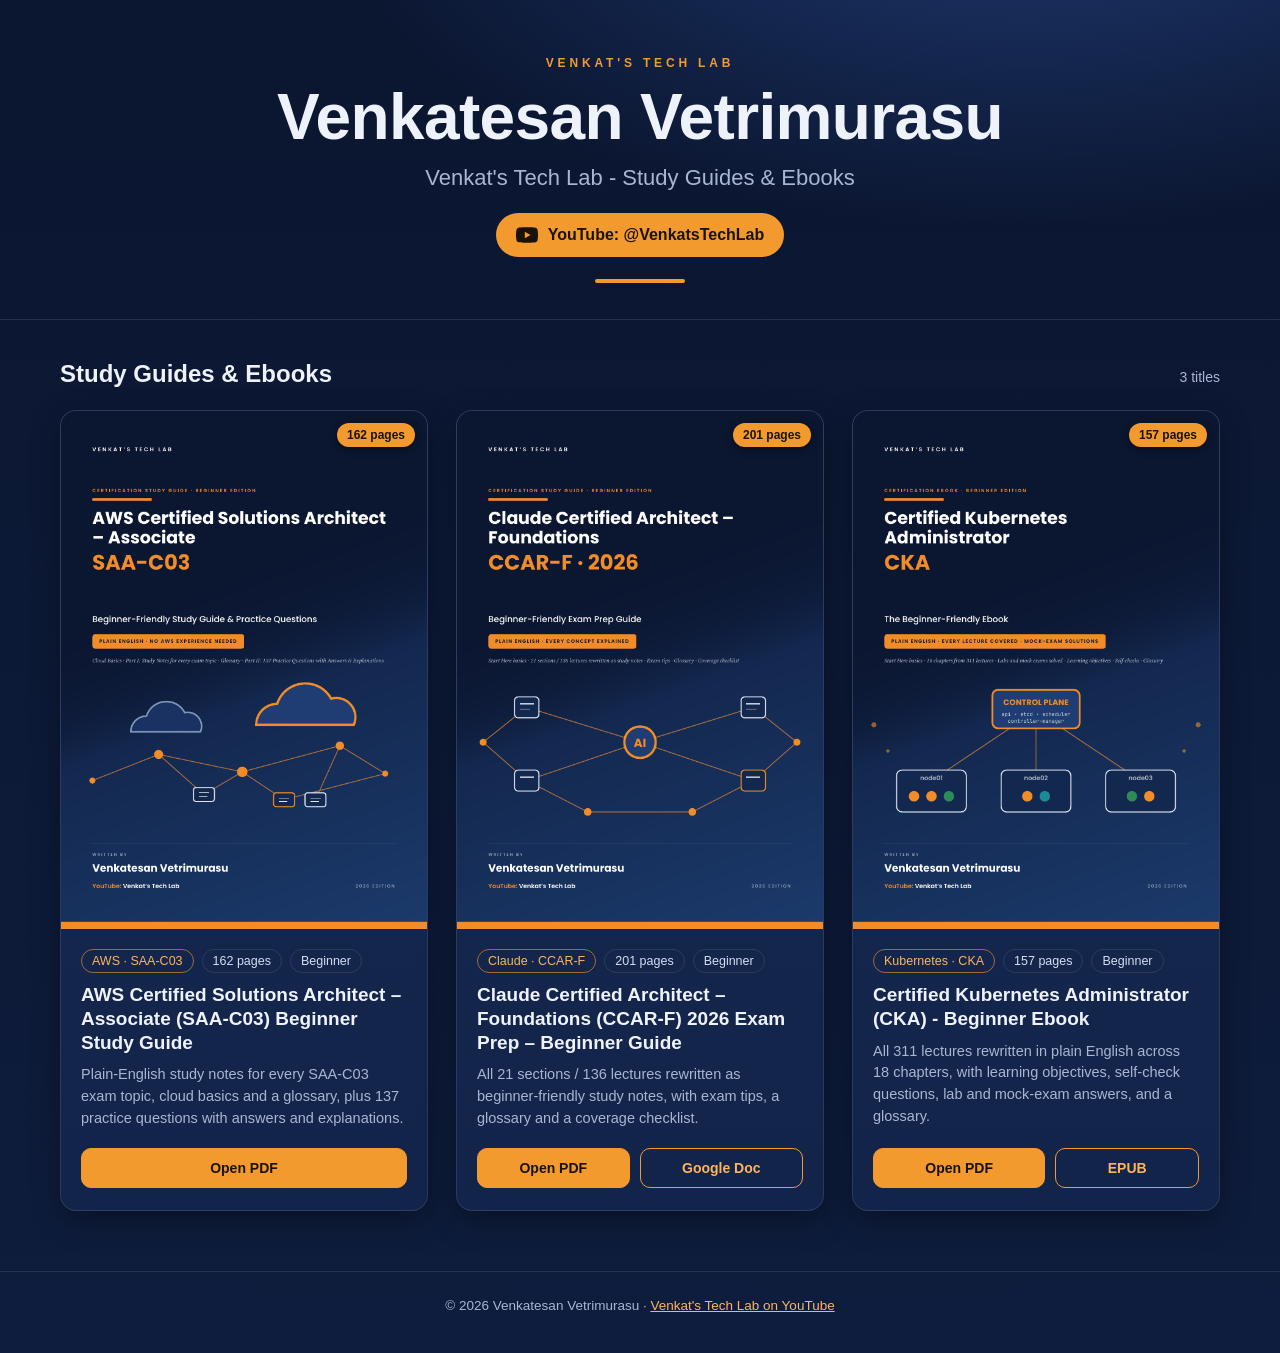
==== ebook/index.html @ 954d757f "Add ebook library page" ====
<!DOCTYPE html>
<html lang="en">
<head>
<meta charset="utf-8">
<meta name="viewport" content="width=device-width, initial-scale=1">
<title>Venkatesan Vetrimurasu · Venkat's Tech Lab - Study Guides &amp; Ebooks</title>
<style>
  :root{--navy:#0b1630;--navy2:#13244a;--card:#16294f;--orange:#f39a2e;--orange2:#ffb45c;--text:#eef2fa;--muted:#a9b6d3;--line:rgba(255,255,255,.10)}
  *{box-sizing:border-box}
  html,body{margin:0}
  body{font-family:-apple-system,BlinkMacSystemFont,"Segoe UI",Roboto,"Helvetica Neue",Arial,sans-serif;color:var(--text);
       background:radial-gradient(1200px 600px at 80% -10%,#1f3a72 0%,transparent 60%),linear-gradient(180deg,var(--navy) 0%,#0e1d3d 100%);min-height:100vh}
  a{color:inherit}
  header{padding:56px 20px 36px;text-align:center;border-bottom:1px solid var(--line);position:relative}
  header::after{content:"";display:block;width:90px;height:4px;background:var(--orange);margin:22px auto 0;border-radius:2px}
  .eyebrow{letter-spacing:.32em;font-size:12px;font-weight:700;color:var(--orange);text-transform:uppercase;margin:0 0 14px}
  h1{font-size:clamp(34px,6vw,64px);line-height:1.05;margin:0;font-weight:800;letter-spacing:-.01em}
  .subtitle{font-size:clamp(16px,2.4vw,22px);color:var(--muted);margin:14px 0 22px}
  .yt{display:inline-flex;align-items:center;gap:10px;background:var(--orange);color:#1a1205;text-decoration:none;font-weight:700;padding:11px 20px;border-radius:999px;transition:transform .15s,background .15s}
  .yt:hover{background:var(--orange2);transform:translateY(-1px)}
  .yt svg{width:22px;height:22px}
  main{max-width:1200px;margin:0 auto;padding:40px 20px 60px}
  .section-title{display:flex;align-items:baseline;justify-content:space-between;gap:12px;flex-wrap:wrap;margin:0 0 22px}
  .section-title h2{margin:0;font-size:24px}
  .section-title span{color:var(--muted);font-size:14px}
  .grid{display:grid;grid-template-columns:repeat(auto-fill,minmax(300px,1fr));gap:28px}
  .card{background:linear-gradient(180deg,var(--card),var(--navy2));border:1px solid var(--line);border-radius:16px;overflow:hidden;display:flex;flex-direction:column;box-shadow:0 10px 30px rgba(0,0,0,.35);transition:transform .2s,border-color .2s}
  .card:hover{transform:translateY(-4px);border-color:rgba(243,154,46,.55)}
  .cover{position:relative;aspect-ratio:600/849;background:#0b1630;overflow:hidden;display:block}
  .cover img{width:100%;height:100%;object-fit:cover;display:block}
  .cover .name-overlay{position:absolute;left:0;right:0;bottom:0;padding:16px 18px;background:linear-gradient(0deg,rgba(11,22,48,.95),rgba(11,22,48,0));font-weight:800;font-size:20px}
  .cover .name-overlay small{display:block;font-size:11px;letter-spacing:.2em;color:var(--orange);font-weight:700;margin-bottom:4px}
  .cover .placeholder{position:absolute;inset:0;display:flex;flex-direction:column;justify-content:center;align-items:center;text-align:center;padding:24px;color:var(--muted)}
  .badge{position:absolute;top:12px;right:12px;background:var(--orange);color:#1a1205;font-size:12px;font-weight:800;padding:5px 10px;border-radius:999px;box-shadow:0 2px 8px rgba(0,0,0,.4)}
  .body{padding:20px 20px 22px;display:flex;flex-direction:column;gap:10px;flex:1}
  .body h3{margin:0;font-size:19px;line-height:1.25}
  .body p{margin:0;color:var(--muted);font-size:14.5px;line-height:1.5}
  .meta{display:flex;gap:8px;flex-wrap:wrap;font-size:12.5px}
  .meta span{border:1px solid var(--line);border-radius:999px;padding:4px 10px;color:#d5def0}
  .meta span.hl{border-color:rgba(243,154,46,.6);color:var(--orange2)}
  .btns{display:flex;gap:10px;flex-wrap:wrap;margin-top:auto;padding-top:8px}
  .btn{flex:1 1 auto;text-align:center;text-decoration:none;font-weight:700;font-size:14px;padding:11px 14px;border-radius:10px;border:1.5px solid var(--orange);color:var(--orange2);transition:background .15s,color .15s}
  .btn.primary{background:var(--orange);color:#1a1205}
  .btn:hover{background:var(--orange2);color:#1a1205;border-color:var(--orange2)}
  .btn.disabled{opacity:.45;pointer-events:none}
  footer{border-top:1px solid var(--line);text-align:center;color:var(--muted);font-size:13.5px;padding:26px 20px 40px}
  footer a{color:var(--orange2)}
  @media (max-width:520px){header{padding:40px 16px 28px}main{padding:28px 14px 40px}.grid{grid-template-columns:1fr;gap:22px}}
</style>
</head>
<body>
<header>
  <p class="eyebrow">Venkat's Tech Lab</p>
  <h1>Venkatesan Vetrimurasu</h1>
  <p class="subtitle">Venkat's Tech Lab - Study Guides &amp; Ebooks</p>
  <a class="yt" href="https://www.youtube.com/@VenkatsTechLab" target="_blank" rel="noopener">
    <svg viewBox="0 0 24 24" aria-hidden="true"><path fill="#1a1205" d="M23.5 6.2a3 3 0 0 0-2.1-2.1C19.5 3.6 12 3.6 12 3.6s-7.5 0-9.4.5A3 3 0 0 0 .5 6.2 31 31 0 0 0 0 12a31 31 0 0 0 .5 5.8 3 3 0 0 0 2.1 2.1c1.9.5 9.4.5 9.4.5s7.5 0 9.4-.5a3 3 0 0 0 2.1-2.1A31 31 0 0 0 24 12a31 31 0 0 0-.5-5.8z"/><path fill="#f39a2e" d="M9.6 15.6 15.8 12 9.6 8.4z"/></svg>
    YouTube: @VenkatsTechLab
  </a>
</header>

<main>
  <div class="section-title"><h2>Study Guides &amp; Ebooks</h2><span id="count"></span></div>
  <div class="grid" id="grid"></div>
  <noscript><p style="color:#a9b6d3">Enable JavaScript to see the library cards.</p></noscript>
</main>

<footer>
  &copy; 2026 Venkatesan Vetrimurasu · <a href="https://www.youtube.com/@VenkatsTechLab" target="_blank" rel="noopener">Venkat's Tech Lab on YouTube</a>
</footer>

<!-- Embedded cover images (base64 PNG, page 1 of each PDF). Add a new key here for each new cover. -->
<script>
const COVERS = {
  "aws": "[data-uri]",
  "ccar": "[data-uri]",
  "ebook": "[data-uri]"
};
</script>

<script>
/* =====================================================================
   LIBRARY DATA - one object per card. To add a new guide/ebook,
   append an object to this array (copy an existing one).
   Fields:
     title, description (1-2 lines), pages (number),
     tag (small label), cover (COVERS.key or "" for placeholder),
     showNameOverlay (true if the cover image lacks the full name),
     links: [{label, url, primary}]
   ===================================================================== */
const LIBRARY = [
  {
    title: "AWS Certified Solutions Architect – Associate (SAA-C03) Beginner Study Guide",
    description: "Plain-English study notes for every SAA-C03 exam topic, cloud basics and a glossary, plus 137 practice questions with answers and explanations.",
    pages: 162,
    tag: "AWS · SAA-C03",
    cover: COVERS.aws,
    showNameOverlay: false,
    links: [
      { label: "Open PDF", url: "https://drive.google.com/file/d/1iBvgVcxoUmiyzgblQEPxFeiOiFzaCYcV/view", primary: true }
    ]
  },
  {
    title: "Claude Certified Architect – Foundations (CCAR-F) 2026 Exam Prep – Beginner Guide",
    description: "All 21 sections / 136 lectures rewritten as beginner-friendly study notes, with exam tips, a glossary and a coverage checklist.",
    pages: 201,
    tag: "Claude · CCAR-F",
    cover: COVERS.ccar,
    showNameOverlay: false,
    links: [
      { label: "Open PDF", url: "https://drive.google.com/file/d/1iizMECkhMwxO-CfFzCVXx6FzsgnEBli4/view", primary: true },
      { label: "Google Doc", url: "https://docs.google.com/document/d/1wvYcC4PdM5DZvR7iH2lZpVPGGHvMdd33bHKDoDyhFrY/edit", primary: false }
    ]
  }
  ,{
    title: "Certified Kubernetes Administrator (CKA) - Beginner Ebook",
    description: "All 311 lectures rewritten in plain English across 18 chapters, with learning objectives, self-check questions, lab and mock-exam answers, and a glossary.",
    pages: 157,
    tag: "Kubernetes · CKA",
    cover: COVERS.ebook,
    showNameOverlay: false,
    links: [
      { label: "Open PDF", url: "https://drive.google.com/file/d/1juqQ4udzU6-mgMhqjYK6bzGGXftYVeCF/view", primary: true },
      { label: "EPUB", url: "https://drive.google.com/file/d/1cZ1youg5TKBHWTyoosHmthPkBDIbbjDm/view", primary: false }
    ]
  }
  /* ---- ADD MORE ITEMS HERE: copy the object above, prefix with a comma ---- */
];
</script>

<script>
(function(){
  const AUTHOR = "Venkatesan Vetrimurasu";
  const esc = s => String(s).replace(/[&<>"']/g, c => ({"&":"&amp;","<":"&lt;",">":"&gt;",'"':"&quot;","'":"&#39;"}[c]));
  const grid = document.getElementById("grid");
  grid.innerHTML = LIBRARY.map(item => {
    const first = (item.links||[])[0];
    const coverInner = item.cover
      ? `<img src="${item.cover}" alt="Cover: ${esc(item.title)}" loading="lazy">`
      : `<div class="placeholder"><div style="font-size:42px">📘</div><div style="margin-top:8px;font-weight:700;color:#eef2fa">${esc(item.title)}</div></div>`;
    const overlay = (item.showNameOverlay || !item.cover)
      ? `<div class="name-overlay"><small>WRITTEN BY</small>${AUTHOR}</div>` : "";
    const coverTag = first ? `a href="${esc(first.url)}" target="_blank" rel="noopener"` : "div";
    const coverEnd = first ? "a" : "div";
    const btns = (item.links||[]).length
      ? item.links.map(l => `<a class="btn${l.primary?' primary':''}" href="${esc(l.url)}" target="_blank" rel="noopener">${esc(l.label)}</a>`).join("")
      : `<span class="btn disabled">Coming soon</span>`;
    return `<article class="card">
      <${coverTag} class="cover">${coverInner}${overlay}${item.pages?`<span class="badge">${item.pages} pages</span>`:""}</${coverEnd}>
      <div class="body">
        <div class="meta">${item.tag?`<span class="hl">${esc(item.tag)}</span>`:""}${item.pages?`<span>${item.pages} pages</span>`:""}<span>Beginner</span></div>
        <h3>${esc(item.title)}</h3>
        <p>${esc(item.description)}</p>
        <div class="btns">${btns}</div>
      </div>
    </article>`;
  }).join("");
  document.getElementById("count").textContent = LIBRARY.length + (LIBRARY.length === 1 ? " title" : " titles");
})();
</script>
</body>
</html>
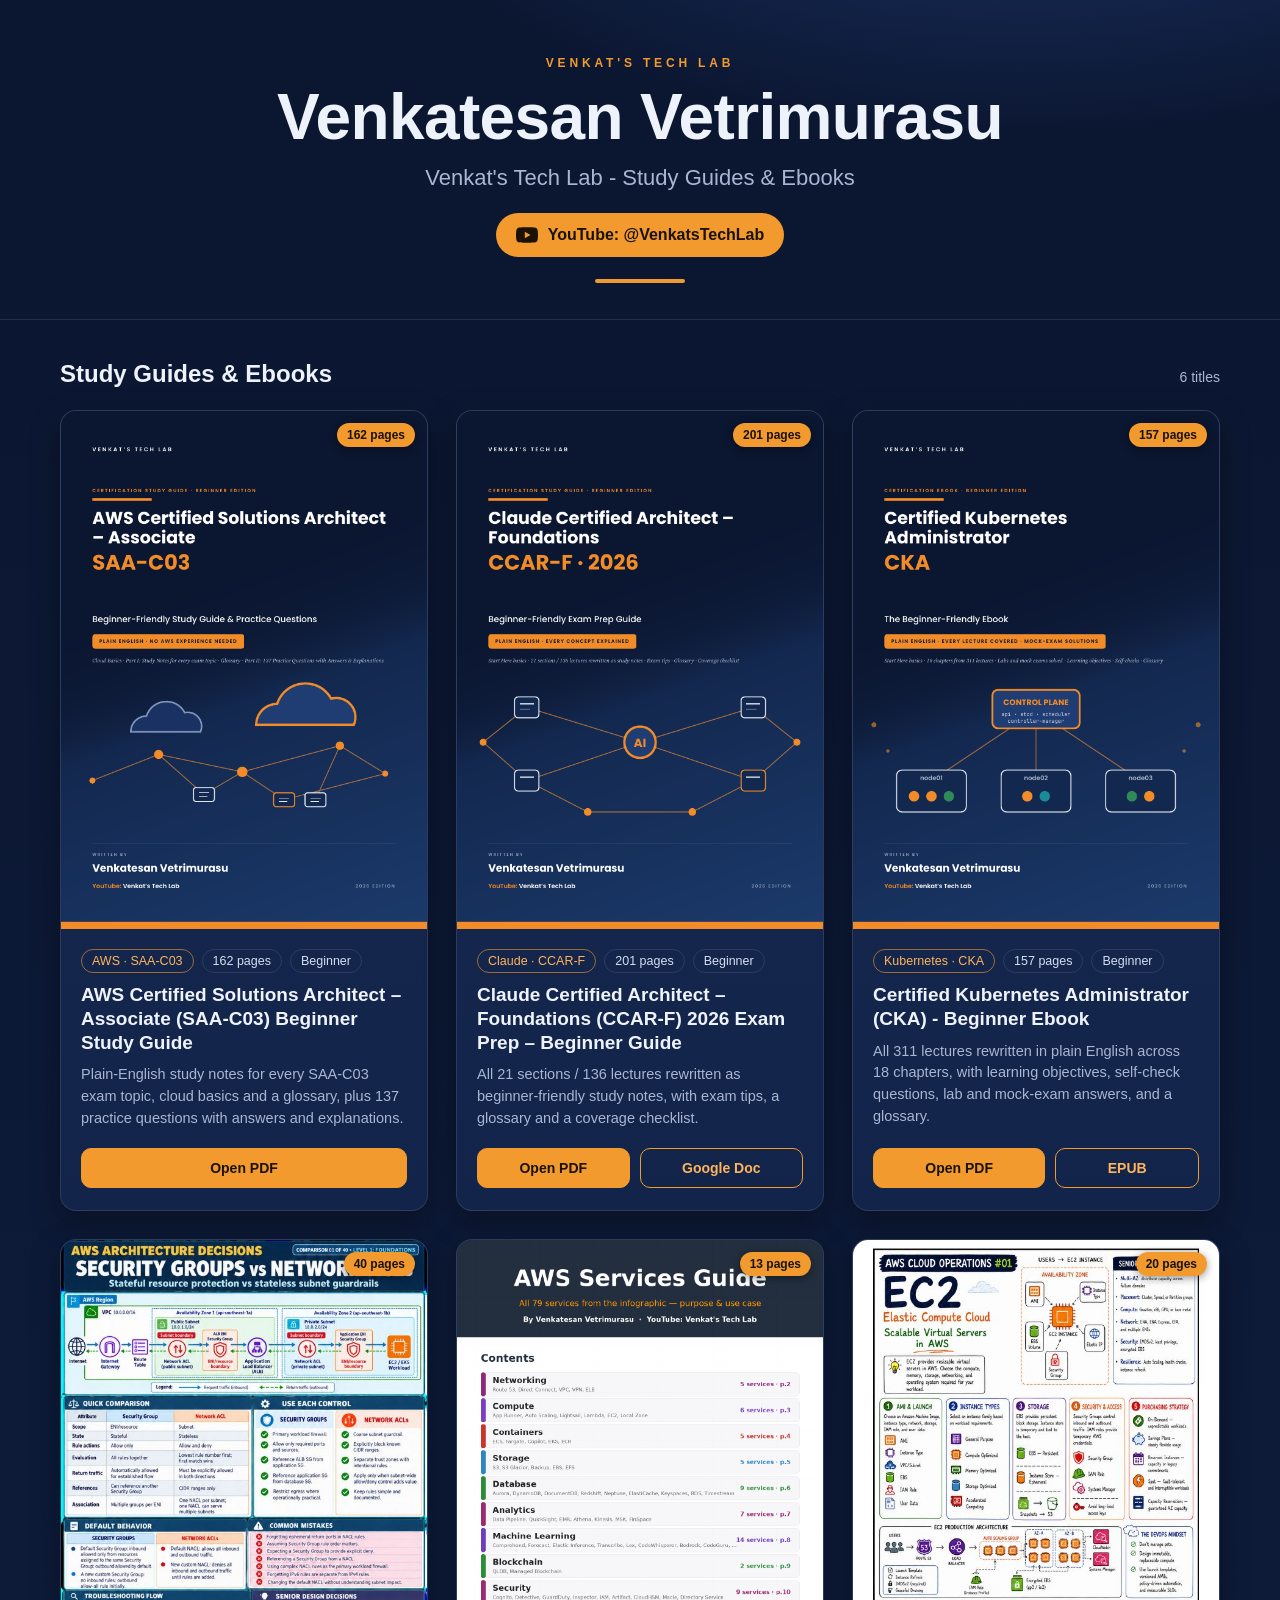
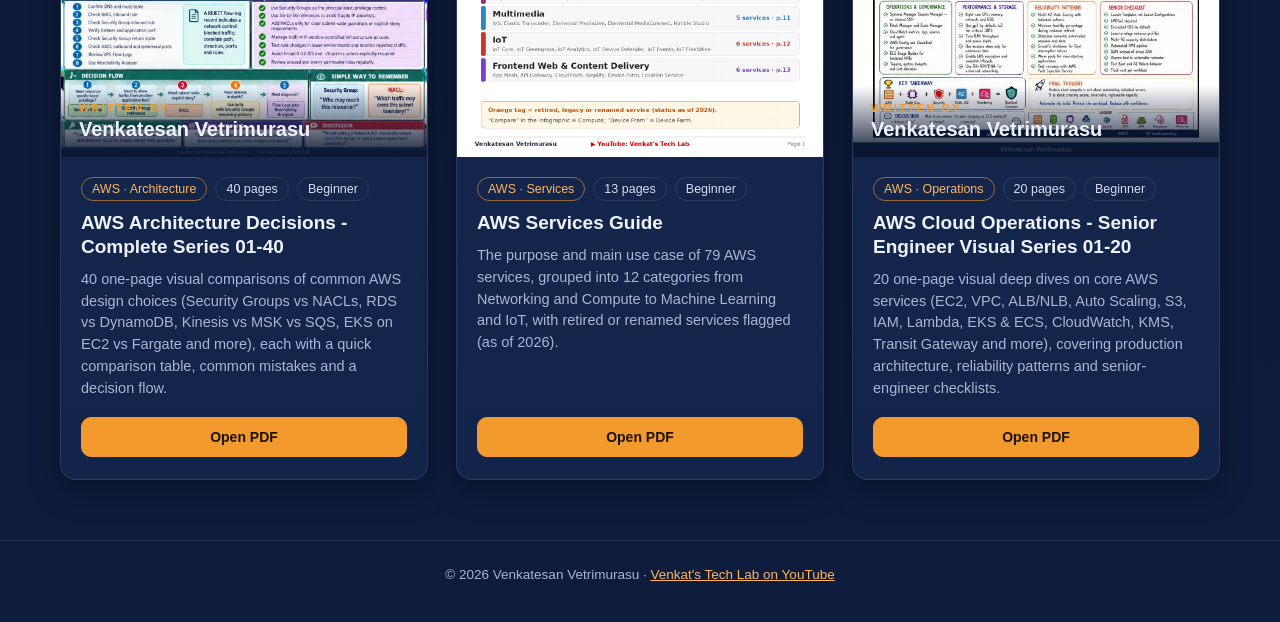
==== commit 56c8589f: "Add AWS Architecture Decisions to library" ====
--- a/ebook/index.html
+++ b/ebook/index.html
@@ -74,7 +74,10 @@
 const COVERS = {
   "aws": "[data-uri]",
   "ccar": "[data-uri]",
-  "ebook": "[data-uri]"
+  "ebook": "[data-uri]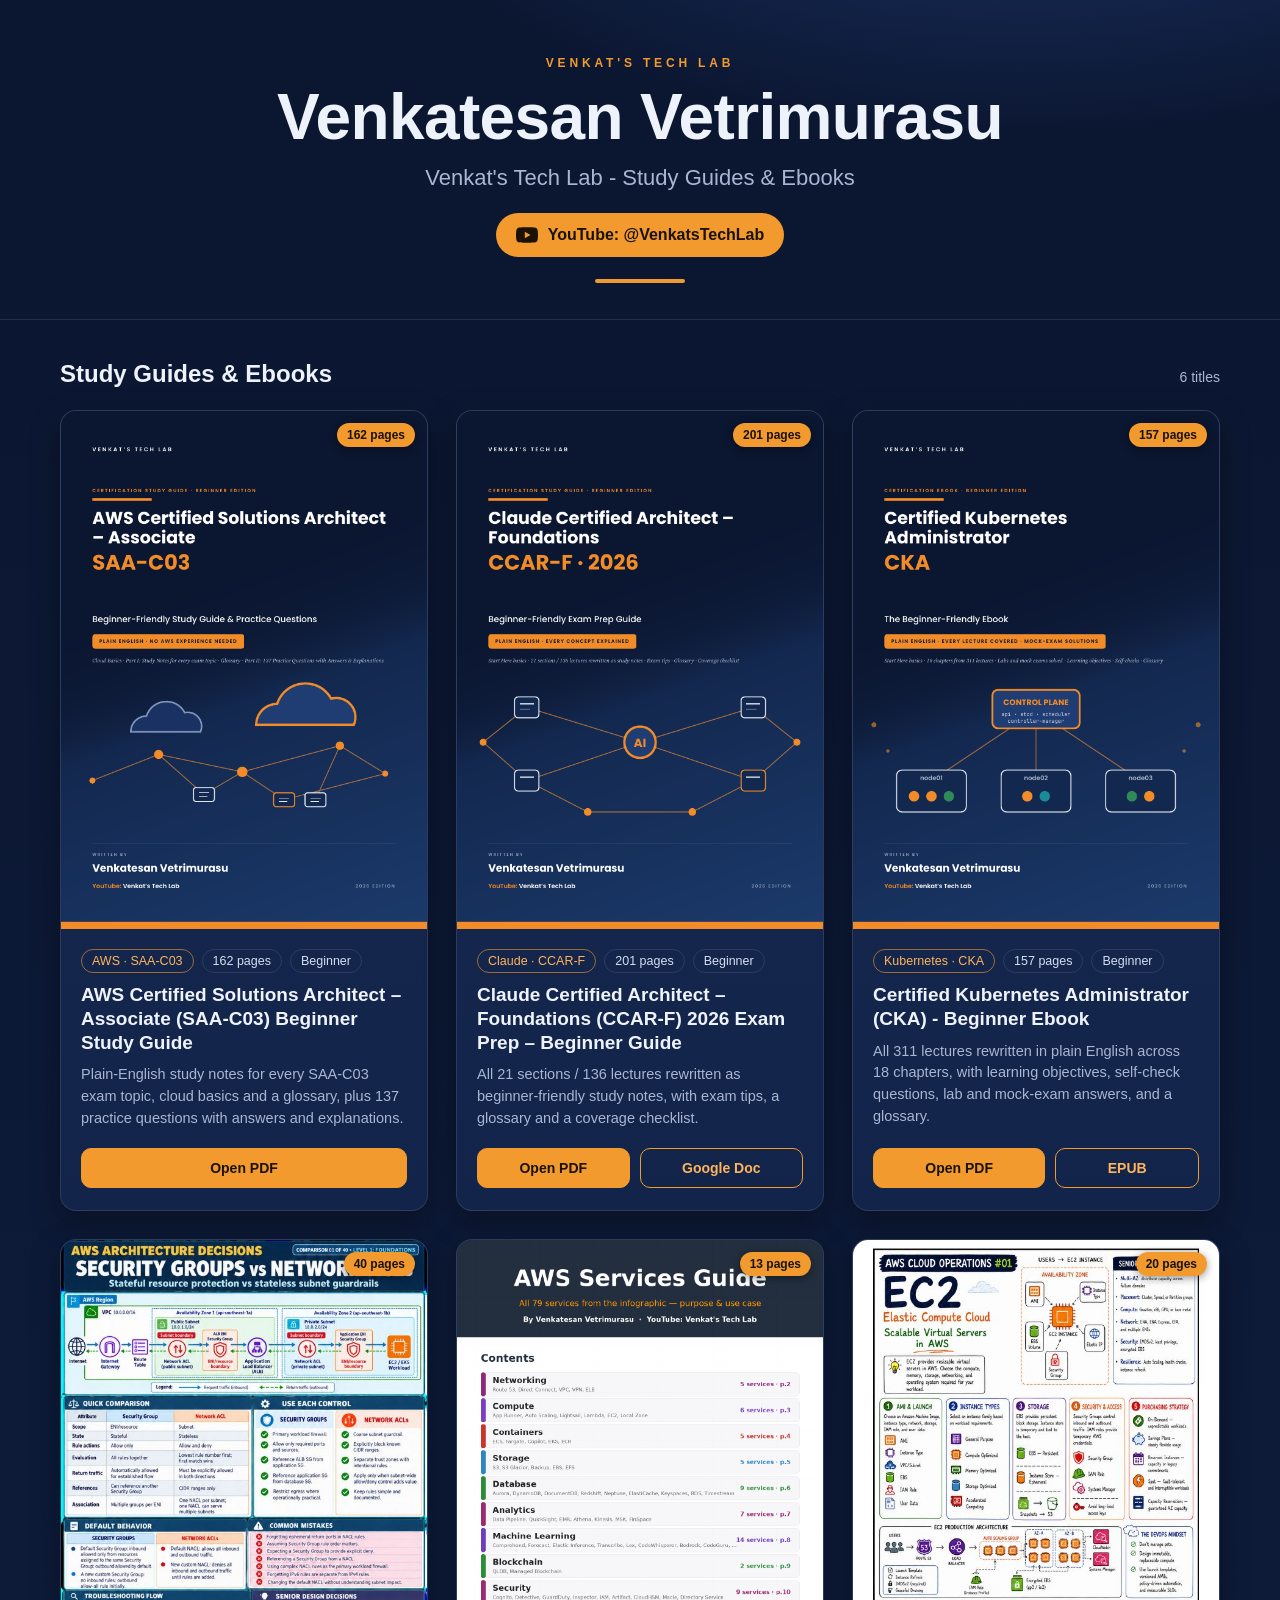
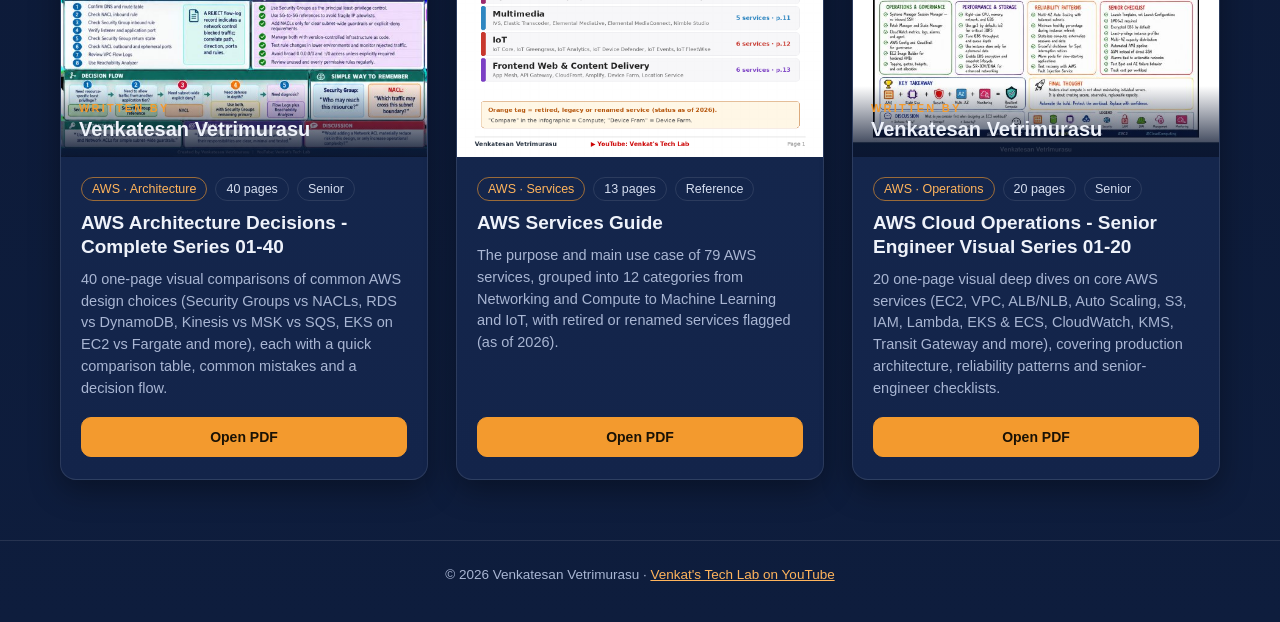
==== commit b3c0974a: "Per-card level chips; add AWS Services Guide and Cloud Operations series" ====
--- a/ebook/index.html
+++ b/ebook/index.html
@@ -87,7 +87,7 @@
    append an object to this array (copy an existing one).
    Fields:
      title, description (1-2 lines), pages (number),
-     tag (small label), cover (COVERS.key or "" for placeholder),
+     tag (small label), level (e.g. Beginner / Senior / Reference), cover (COVERS.key or "" for placeholder),
      showNameOverlay (true if the cover image lacks the full name),
      links: [{label, url, primary}]
    ===================================================================== */
@@ -97,6 +97,7 @@
     description: "Plain-English study notes for every SAA-C03 exam topic, cloud basics and a glossary, plus 137 practice questions with answers and explanations.",
     pages: 162,
     tag: "AWS · SAA-C03",
+    level: "Beginner",
     cover: COVERS.aws,
     showNameOverlay: false,
     links: [
@@ -108,6 +109,7 @@
     description: "All 21 sections / 136 lectures rewritten as beginner-friendly study notes, with exam tips, a glossary and a coverage checklist.",
     pages: 201,
     tag: "Claude · CCAR-F",
+    level: "Beginner",
     cover: COVERS.ccar,
     showNameOverlay: false,
     links: [
@@ -120,6 +122,7 @@
     description: "All 311 lectures rewritten in plain English across 18 chapters, with learning objectives, self-check questions, lab and mock-exam answers, and a glossary.",
     pages: 157,
     tag: "Kubernetes · CKA",
+    level: "Beginner",
     cover: COVERS.ebook,
     showNameOverlay: false,
     links: [
@@ -132,6 +135,7 @@
     description: "40 one-page visual comparisons of common AWS design choices (Security Groups vs NACLs, RDS vs DynamoDB, Kinesis vs MSK vs SQS, EKS on EC2 vs Fargate and more), each with a quick comparison table, common mistakes and a decision flow.",
     pages: 40,
     tag: "AWS · Architecture",
+    level: "Senior",
     cover: COVERS.awsdec,
     showNameOverlay: true,
     links: [
@@ -143,6 +147,7 @@
     description: "The purpose and main use case of 79 AWS services, grouped into 12 categories from Networking and Compute to Machine Learning and IoT, with retired or renamed services flagged (as of 2026).",
     pages: 13,
     tag: "AWS · Services",
+    level: "Reference",
     cover: COVERS.awssvc,
     showNameOverlay: false,
     links: [
@@ -154,6 +159,7 @@
     description: "20 one-page visual deep dives on core AWS services (EC2, VPC, ALB/NLB, Auto Scaling, S3, IAM, Lambda, EKS & ECS, CloudWatch, KMS, Transit Gateway and more), covering production architecture, reliability patterns and senior-engineer checklists.",
     pages: 20,
     tag: "AWS · Operations",
+    level: "Senior",
     cover: COVERS.awsops,
     showNameOverlay: true,
     links: [
@@ -184,7 +190,7 @@
     return `<article class="card">
       <${coverTag} class="cover">${coverInner}${overlay}${item.pages?`<span class="badge">${item.pages} pages</span>`:""}</${coverEnd}>
       <div class="body">
-        <div class="meta">${item.tag?`<span class="hl">${esc(item.tag)}</span>`:""}${item.pages?`<span>${item.pages} pages</span>`:""}<span>Beginner</span></div>
+        <div class="meta">${item.tag?`<span class="hl">${esc(item.tag)}</span>`:""}${item.pages?`<span>${item.pages} pages</span>`:""}${item.level?`<span>${esc(item.level)}</span>`:""}</div>
         <h3>${esc(item.title)}</h3>
         <p>${esc(item.description)}</p>
         <div class="btns">${btns}</div>
